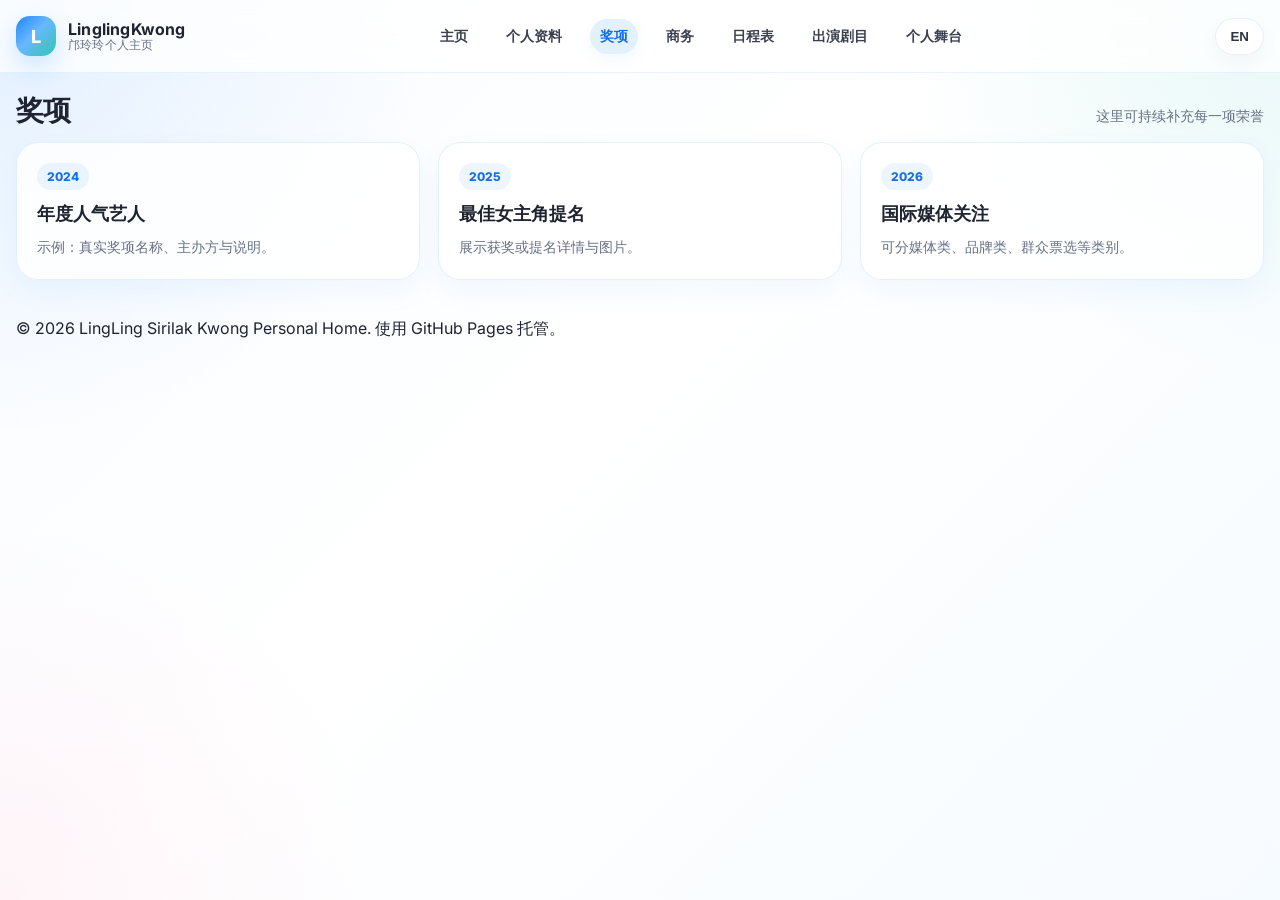
==== awards.html @ ddf81166 "update index profile schedule" ====
<!DOCTYPE html>
<html lang="zh-CN">
<head>
  <meta charset="utf-8">
  <meta name="viewport" content="width=device-width,initial-scale=1">
  <title>Awards — 奖项</title>
  <meta name="description" content="奖项与荣誉" />
  <link href="https://fonts.googleapis.com/css2?family=Inter:wght@400;600;700;800&display=swap" rel="stylesheet">
  <link href="https://cdnjs.cloudflare.com/ajax/libs/font-awesome/6.5.0/css/all.min.css" rel="stylesheet">
  <link rel="stylesheet" href="assets/css/style.css">
  <script defer src="assets/js/site.js"></script>
</head>
<body class="lang-zh">
  <div id="site-header"></div>

  <main>
    <section id="awards" class="section section-anchor">
      <div class="container">
        <div class="section-title">
          <h2><span data-lang="zh">奖项</span><span data-lang="en">Awards</span></h2>
          <p><span data-lang="zh">这里可持续补充每一项荣誉</span><span data-lang="en">Add each honor here over time</span></p>
        </div>

        <div class="award-grid">
          <div class="award-item">
            <div class="award-year">2024</div>
            <h3><span data-lang="zh">年度人气艺人</span><span data-lang="en">Popular Artist of the Year</span></h3>
            <p><span data-lang="zh">示例：真实奖项名称、主办方与说明。</span><span data-lang="en">Example: real award name, organizer and note.</span></p>
          </div>

          <div class="award-item">
            <div class="award-year">2025</div>
            <h3><span data-lang="zh">最佳女主角提名</span><span data-lang="en">Best Actress Nomination</span></h3>
            <p><span data-lang="zh">展示获奖或提名详情与图片。</span><span data-lang="en">Show nomination details and images.</span></p>
          </div>

          <div class="award-item">
            <div class="award-year">2026</div>
            <h3><span data-lang="zh">国际媒体关注</span><span data-lang="en">International Media Recognition</span></h3>
            <p><span data-lang="zh">可分媒体类、品牌类、群众票选等类别。</span><span data-lang="en">Can categorize media, brand, and popularity awards.</span></p>
          </div>
        </div>
      </div>
    </section>
  </main>

  <div id="site-footer"></div>
</body>
</html>
---- assets/css/style.css ----
:root {
  --bg: #f8fbff;
  --bg-2: #f0f7ff;
  --panel: rgba(255, 255, 255, 0.82);
  --panel-strong: #ffffff;
  --border: rgba(30, 136, 255, 0.12);
  --shadow: 0 16px 40px rgba(30, 136, 255, 0.08);
  --text: #1f2430;
  --muted: #667085;
  --muted-2: #8c93a3;
  --primary: #1e88ff;
  --primary-600: #176fe6;
  --primary-700: #115fd0;
  --accent: #31c6b2;
  --accent-2: #ff7ea8;
  --accent-3: #ffd66b;
  --nav: rgba(255,255,255,0.78);
  --nav-border: rgba(30, 136, 255, 0.10);
  --radius: 24px;
  --radius-sm: 16px;
  --max: 1280px;
  --lingling: #ff6f91;
  --lingling-soft: rgba(255, 111, 145, 0.10);
  --lingorm: #2ec4b6;
  --lingorm-soft: rgba(46, 196, 182, 0.10);
}

* { box-sizing: border-box; }
html { scroll-behavior: smooth; }

body {
  margin: 0;
  font-family: Inter, "Noto Sans SC", system-ui, -apple-system, BlinkMacSystemFont, "Segoe UI", sans-serif;
  color: var(--text);
  background:
    radial-gradient(circle at top left, rgba(30, 136, 255, 0.10), transparent 28%),
    radial-gradient(circle at top right, rgba(49, 198, 178, 0.10), transparent 24%),
    radial-gradient(circle at bottom left, rgba(255, 126, 168, 0.08), transparent 24%),
    linear-gradient(135deg, var(--bg) 0%, #ffffff 45%, #f6fbff 100%);
  min-height: 100vh;
  -webkit-font-smoothing: antialiased;
  -moz-osx-font-smoothing: grayscale;
}

a { color: inherit; text-decoration: none; }
img { max-width: 100%; display: block; }

.container {
  width: min(var(--max), calc(100% - 32px));
  margin: 0 auto;
}

/* topbar */
.topbar {
  position: sticky;
  top: 0;
  z-index: 50;
  backdrop-filter: blur(14px);
  background: var(--nav);
  border-bottom: 1px solid var(--nav-border);
}
.topbar-inner {
  display: flex;
  align-items: center;
  justify-content: space-between;
  gap: 16px;
  padding: 16px 0;
}
.brand {
  display: flex;
  align-items: center;
  gap: 12px;
  font-weight: 800;
  letter-spacing: 0.2px;
}
.brand-badge {
  width: 40px;
  height: 40px;
  border-radius: 14px;
  background: linear-gradient(135deg, var(--primary) 0%, #68b7ff 45%, var(--accent) 100%);
  box-shadow: 0 10px 24px rgba(30,136,255,.22);
  display: grid;
  place-items: center;
  color: white;
  font-size: 18px;
}
.brand-text {
  display: flex;
  flex-direction: column;
  line-height: 1.15;
}
.brand-text strong { font-size: 16px; }
.brand-text span { font-size: 12px; color: var(--muted); font-weight: 500; }

.nav {
  display: flex;
  align-items: center;
  gap: 18px;
  flex-wrap: wrap;
  justify-content: flex-end;
}
.nav a {
  font-weight: 600;
  font-size: 14px;
  color: #3a4050;
  padding: 8px 10px;
  border-radius: 999px;
  transition: .25s ease;
  white-space: nowrap;
}
.nav a:hover {
  background: rgba(30, 136, 255, 0.10);
  color: var(--primary-600);
}
.nav a.active {
  background: rgba(30,136,255,0.12);
  color: var(--primary-600);
  box-shadow: 0 6px 16px rgba(30,136,255,0.06);
}

.lang-toggle {
  border: 1px solid var(--border);
  background: rgba(255,255,255,0.90);
  border-radius: 999px;
  padding: 10px 14px;
  font-weight: 700;
  cursor: pointer;
  color: #2f3442;
  box-shadow: 0 8px 20px rgba(0,0,0,.04);
  transition: .25s ease;
}
.lang-toggle:hover { transform: translateY(-1px); }

/* hero */
.hero { padding: 40px 0 28px; }
.hero-grid {
  display: grid;
  grid-template-columns: 340px 1fr;
  gap: 24px;
  align-items: stretch;
}

.hero-card, .panel {
  background: var(--panel);
  border: 1px solid var(--border);
  backdrop-filter: blur(16px);
  border-radius: var(--radius);
  box-shadow: var(--shadow);
}

.profile-card {
  padding: 28px;
  text-align: center;
  overflow: hidden;
  position: relative;
}
.profile-card::before {
  content: "";
  position: absolute;
  inset: auto -40px -60px auto;
  width: 160px;
  height: 160px;
  border-radius: 50%;
  background: radial-gradient(circle, rgba(30,136,255,.16), transparent 68%);
  pointer-events: none;
}

.avatar {
  width: 180px;
  height: 180px;
  margin: 6px auto 18px;
  border-radius: 50%;
  object-fit: cover;
  border: 6px solid rgba(255,255,255,0.94);
  box-shadow: 0 18px 40px rgba(30, 136, 255, 0.16);
  background: #fff;
}

.name {
  font-size: 28px;
  line-height: 1.1;
  font-weight: 900;
  margin: 0 0 10px;
}
.subtitle {
  color: var(--primary-600);
  font-weight: 700;
  margin-bottom: 8px;
}
.tags {
  color: var(--muted);
  font-size: 14px;
  line-height: 1.7;
  margin-bottom: 18px;
}

.socials {
  display: flex;
  gap: 10px;
  justify-content: center;
  flex-wrap: wrap;
  margin-bottom: 18px;
}
.socials a {
  width: 42px;
  height: 42px;
  border-radius: 50%;
  display: grid;
  place-items: center;
  background: rgba(30,136,255,.10);
  color: var(--primary-600);
  transition: .25s ease;
}
.socials a:hover {
  background: var(--primary);
  color: white;
  transform: translateY(-2px);
}

.cta-row {
  display: grid;
  grid-template-columns: 1fr 1fr;
  gap: 12px;
  margin-top: 12px;
}
.btn {
  display: inline-flex;
  align-items: center;
  justify-content: center;
  gap: 10px;
  padding: 12px 16px;
  border-radius: 14px;
  font-weight: 700;
  border: 1px solid transparent;
  transition: .25s ease;
  cursor: pointer;
  white-space: nowrap;
}
.btn-primary {
  background: linear-gradient(135deg, var(--primary) 0%, #73b9ff 100%);
  color: white;
  box-shadow: 0 12px 26px rgba(30,136,255,.18);
}
.btn-primary:hover { transform: translateY(-2px); }
.btn-secondary {
  background: rgba(255,255,255,.86);
  color: #303645;
  border-color: var(--border);
}
.btn-secondary:hover {
  background: white;
  transform: translateY(-2px);
}

.hero-main {
  padding: 28px;
  display: grid;
  grid-template-columns: 1.05fr .95fr;
  gap: 22px;
}

.headline {
  display: flex;
  flex-direction: column;
  gap: 14px;
  justify-content: center;
}
.kicker {
  display: inline-flex;
  align-items: center;
  gap: 8px;
  width: fit-content;
  font-weight: 700;
  color: var(--primary-600);
  background: rgba(30,136,255,.08);
  border: 1px solid rgba(30,136,255,.10);
  padding: 8px 12px;
  border-radius: 999px;
  font-size: 13px;
}
.hero-title {
  font-size: clamp(32px, 4.4vw, 56px);
  line-height: 1.02;
  margin: 0;
  font-weight: 900;
  letter-spacing: -0.03em;
}
.hero-copy {
  color: var(--muted);
  font-size: 16px;
  line-height: 1.9;
  max-width: 58ch;
  margin: 0;
}

.hero-stats {
  display: grid;
  grid-template-columns: repeat(2, 1fr);
  gap: 14px;
  margin-top: 8px;
}
.stat {
  background: rgba(255,255,255,0.82);
  border: 1px solid var(--border);
  border-radius: 18px;
  padding: 16px;
}
.stat b {
  display: block;
  font-size: 22px;
  margin-bottom: 4px;
  color: var(--primary-600);
}
.stat span {
  color: var(--muted);
  font-size: 13px;
  line-height: 1.5;
}

.hero-highlight {
  background: linear-gradient(180deg, rgba(30,136,255,0.08), transparent 36%), rgba(255,255,255,0.72);
  border: 1px solid var(--border);
  border-radius: 24px;
  padding: 22px;
  display: flex;
  flex-direction: column;
  gap: 16px;
  justify-content: space-between;
}
.mini-card {
  background: white;
  border: 1px solid var(--border);
  border-radius: 20px;
  padding: 18px;
}
.mini-card h3 { margin: 0 0 10px; font-size: 17px; }
.mini-card p {
  margin: 0;
  color: var(--muted);
  line-height: 1.8;
  font-size: 14px;
}

/* sections */
.section { padding: 22px 0; }
.section-title {
  display: flex;
  align-items: flex-end;
  justify-content: space-between;
  gap: 16px;
  margin: 0 0 16px;
}
.section-title h2 {
  margin: 0;
  font-size: 28px;
  line-height: 1.1;
  font-weight: 900;
  letter-spacing: -0.02em;
}
.section-title p {
  margin: 0;
  color: var(--muted);
  font-size: 14px;
}

.profile-grid { display: grid; grid-template-columns: 1fr 1fr; gap: 20px; }
.info-card { padding: 24px; }
.info-list {
  display: grid;
  grid-template-columns: 150px 1fr;
  gap: 14px 18px;
  align-items: start;
}
.label {
  color: var(--primary-600);
  font-weight: 800;
  font-size: 14px;
}
.value {
  color: var(--text);
  font-weight: 500;
  line-height: 1.7;
  font-size: 14px;
}

.bio {
  color: var(--text);
  line-height: 1.95;
  font-size: 15px;
}
.bio p { margin: 0 0 14px; }
.source {
  color: var(--muted);
  font-size: 13px;
}

.card-grid {
  display: grid;
  grid-template-columns: repeat(4, 1fr);
  gap: 18px;
}
.card {
  padding: 18px;
  overflow: hidden;
  position: relative;
}
.card:hover .card-img img { transform: scale(1.03); }
.card-img {
  border-radius: 18px;
  overflow: hidden;
  aspect-ratio: 4 / 5;
  background: linear-gradient(135deg, rgba(30,136,255,.12), rgba(49,198,178,.12));
  border: 1px solid var(--border);
}
.card-img img {
  width: 100%;
  height: 100%;
  object-fit: cover;
  transition: .35s ease;
}
.card-body { padding-top: 14px; }
.card-title {
  margin: 0 0 6px;
  font-weight: 800;
  font-size: 16px;
  line-height: 1.35;
}
.card-meta {
  color: var(--muted);
  font-size: 13px;
  line-height: 1.65;
}

.award-grid, .schedule-grid, .stage-grid, .business-grid {
  display: grid;
  grid-template-columns: repeat(3, 1fr);
  gap: 18px;
}

.award-item, .schedule-item, .stage-item, .business-item {
  padding: 20px;
  border-radius: 22px;
  background: rgba(255,255,255,.82);
  border: 1px solid var(--border);
  box-shadow: 0 12px 28px rgba(30, 136, 255, 0.06);
}

.award-year, .schedule-date, .stage-type, .business-type {
  display: inline-flex;
  align-items: center;
  gap: 8px;
  padding: 6px 10px;
  border-radius: 999px;
  background: rgba(30,136,255,.08);
  color: var(--primary-600);
  font-size: 12px;
  font-weight: 800;
  margin-bottom: 12px;
}

.award-item h3, .schedule-item h3, .stage-item h3, .business-item h3 {
  margin: 0 0 8px;
  font-size: 18px;
  line-height: 1.35;
}
.award-item p, .schedule-item p, .stage-item p, .business-item p {
  margin: 0;
  color: var(--muted);
  line-height: 1.8;
  font-size: 14px;
}

.timeline {
  display: grid;
  gap: 14px;
}
.timeline-row {
  display: grid;
  grid-template-columns: 120px 1fr;
  gap: 14px;
  align-items: start;
  background: rgba(255,255,255,.76);
  border: 1px solid var(--border);
  border-radius: 18px;
  padding: 16px 18px;
}
.timeline-row .date {
  font-weight: 800;
  color: var(--primary-600);
  font-size: 14px;
}
.timeline-row .content {
  color: var(--text);
  line-height: 1.8;
  font-size: 14px;
}
.timeline-row .content span { color: var(--muted); }

.footer {
  padding: 30px 0 44px;
  color: var(--muted);
  font-size: 13px;
  text-align: center;
}

.section-anchor { scroll-margin-top: 92px; }

.lang-en [data-lang="zh"] { display: none !important; }
.lang-zh [data-lang="en"] { display: none !important; }

/* ===== Schedule page ===== */

.schedule-toolbar {
  display: flex;
  align-items: center;
  justify-content: space-between;
  gap: 16px;
  margin: 18px 0 22px;
  flex-wrap: wrap;
}

.schedule-toolbar-left {
  display: flex;
  align-items: center;
  gap: 12px;
  flex-wrap: wrap;
}

.schedule-toolbar label {
  font-weight: 700;
  color: var(--text);
}

.month-select {
  min-width: 180px;
  padding: 10px 14px;
  border-radius: 12px;
  border: 1px solid rgba(30,136,255,0.12);
  background: #fff;
  color: var(--text);
  font-weight: 600;
  outline: none;
  box-shadow: 0 6px 16px rgba(15,30,60,0.04);
}

.schedule-legend {
  display: flex;
  gap: 10px;
  flex-wrap: wrap;
}

.schedule-container {
  margin-top: 10px;
}

.schedule-month-title {
  font-size: 22px;
  font-weight: 800;
  color: var(--text);
  margin: 12px 0 18px;
}

.schedule-timeline {
  position: relative;
  padding-left: 24px;
}

.schedule-timeline::before {
  content: "";
  position: absolute;
  left: 8px;
  top: 0;
  bottom: 0;
  width: 2px;
  background: linear-gradient(180deg, rgba(30,136,255,.18), rgba(30,136,255,.06));
}

.schedule-item {
  position: relative;
  display: flex;
  gap: 12px;
  margin-bottom: 14px;
}

.schedule-dot {
  position: absolute;
  left: 0;
  top: 14px;
  width: 14px;
  height: 14px;
  border-radius: 50%;
  border: 3px solid #fff;
  background: var(--primary);
  box-shadow: 0 0 0 4px rgba(30,136,255,.10);
}

.schedule-content {
  width: 100%;
  background: var(--panel-strong);
  border: 1px solid rgba(30,136,255,0.08);
  border-radius: 14px;
  padding: 12px 14px;
  box-shadow: var(--shadow);
  margin-left: 14px;
  position: relative;
  overflow: hidden;
}

/* 更小一点 */
.schedule-item--lingling .schedule-content {
  border-left: 4px solid var(--lingling);
  background: linear-gradient(180deg, rgba(255,111,145,0.06), #fff 40%);
}

.schedule-item--lingorm .schedule-content {
  border-left: 4px solid var(--lingorm);
  background: linear-gradient(180deg, rgba(46,196,182,0.06), #fff 40%);
}

.schedule-item--lingling .schedule-dot {
  background: var(--lingling);
  box-shadow: 0 0 0 4px rgba(255,111,145,.10);
}

.schedule-item--lingorm .schedule-dot {
  background: var(--lingorm);
  box-shadow: 0 0 0 4px rgba(46,196,182,.10);
}

.schedule-meta {
  display: flex;
  align-items: center;
  gap: 8px;
  flex-wrap: wrap;
  color: var(--muted);
  font-size: 12px;
  margin-bottom: 6px;
}

.schedule-date {
  color: #8a97a6;
  font-weight: 600;
  letter-spacing: .2px;
}

.schedule-title {
  font-size: 16px;
  font-weight: 800;
  color: var(--text);
  line-height: 1.35;
  margin-bottom: 4px;
}

.schedule-subtitle {
  color: var(--muted);
  font-size: 13px;
  line-height: 1.4;
  margin-bottom: 8px;
}

.schedule-tag-row {
  display: flex;
  justify-content: flex-start;
}

.tag {
  display: inline-flex;
  align-items: center;
  gap: 6px;
  padding: 5px 10px;
  border-radius: 999px;
  font-weight: 800;
  font-size: 11px;
  line-height: 1;
  border: 1px solid transparent;
}

.tag-lingling {
  background: var(--lingling-soft);
  color: #c73f68;
  border-color: rgba(255,111,145,.18);
}

.tag-lingorm {
  background: var(--lingorm-soft);
  color: #148e84;
  border-color: rgba(46,196,182,.18);
}

.new-badge {
  display: inline-flex;
  align-items: center;
  padding: 2px 7px;
  border-radius: 999px;
  background: #ff4d6d;
  color: #fff;
  font-size: 10px;
  font-weight: 700;
}

.schedule-empty {
  padding: 24px 16px;
  text-align: center;
  background: var(--panel-strong);
  border-radius: 14px;
  box-shadow: var(--shadow);
  color: var(--muted);
  font-weight: 600;
}

.schedule-note {
  margin-top: 14px;
  color: var(--muted);
  font-size: 13px;
}

/* responsive */
@media (max-width: 1100px) {
  .hero-grid, .profile-grid { grid-template-columns: 1fr; }
  .card-grid, .award-grid, .schedule-grid, .stage-grid, .business-grid { grid-template-columns: repeat(2, 1fr); }
  .hero-main { grid-template-columns: 1fr; }
}

@media (max-width: 760px) {
  .topbar-inner { flex-direction: column; align-items: stretch; }
  .nav { justify-content: flex-start; overflow-x: auto; padding-bottom: 6px; }
  .hero, .section { padding-top: 18px; }
  .profile-card, .hero-main, .info-card { padding: 20px; }
  .name { font-size: 24px; }
  .hero-title { font-size: 30px; }
  .hero-stats { grid-template-columns: 1fr; }
  .card-grid, .award-grid, .schedule-grid, .stage-grid, .business-grid { grid-template-columns: 1fr; }
  .info-list { grid-template-columns: 1fr; gap: 8px 0; }
  .timeline-row { grid-template-columns: 1fr; }
  .cta-row { grid-template-columns: 1fr; }
  .section-title { flex-direction: column; align-items: flex-start; }
  .schedule-content {
    padding: 11px 12px;
    margin-left: 10px;
  }
  .schedule-title {
    font-size: 15px;
  }
  .schedule-month-title {
    font-size: 20px;
  }
  .schedule-timeline {
    padding-left: 20px;
  }
  .schedule-dot {
    top: 12px;
    width: 12px;
    height: 12px;
    left: -1px;
  }
  .schedule-timeline::before {
    left: 5px;
  }
}

a, button { transition: all .18s ease; }

/* ===== schedule day groups ===== */

.schedule-day-list {
  display: flex;
  flex-direction: column;
  gap: 18px;
}

.schedule-day-group {
  display: grid;
  grid-template-columns: 96px 1fr;
  gap: 14px;
  align-items: start;
}

.schedule-day-left {
  position: sticky;
  top: 96px;
  align-self: start;
  padding-top: 6px;
}

.schedule-day-number {
  font-size: 42px;
  font-weight: 900;
  line-height: 1;
  color: var(--primary-600);
  letter-spacing: -0.06em;
}

.schedule-day-date {
  margin-top: 6px;
  font-size: 12px;
  color: var(--muted);
  font-weight: 700;
  letter-spacing: .3px;
}

.schedule-day-events {
  display: grid;
  gap: 12px;
}

.schedule-day-events.is-multi {
  grid-template-columns: repeat(2, minmax(0, 1fr));
}

.schedule-day-events.is-single {
  grid-template-columns: 1fr;
}

.schedule-event-card {
  border-radius: 16px;
  padding: 12px 14px;
  background: var(--panel-strong);
  border: 1px solid rgba(30,136,255,0.08);
  box-shadow: var(--shadow);
  overflow: hidden;
}

.schedule-event-card--lingling {
  border-left: 4px solid var(--lingling);
  background: linear-gradient(180deg, rgba(255,111,145,0.06), #fff 42%);
}

.schedule-event-card--lingorm {
  border-left: 4px solid var(--lingorm);
  background: linear-gradient(180deg, rgba(46,196,182,0.06), #fff 42%);
}

.schedule-event-meta {
  display: flex;
  align-items: center;
  gap: 8px;
  flex-wrap: wrap;
  margin-bottom: 6px;
  color: var(--muted);
  font-size: 12px;
  font-weight: 700;
}

.schedule-event-time {
  color: #8a97a6;
}

.schedule-event-title {
  font-size: 16px;
  font-weight: 800;
  color: var(--text);
  line-height: 1.35;
  margin-bottom: 4px;
}

.schedule-event-subtitle {
  color: var(--muted);
  font-size: 13px;
  line-height: 1.4;
  margin-bottom: 8px;
}

.schedule-tag-row {
  display: flex;
  justify-content: flex-start;
}

/* mobile: two cards stack */
@media (max-width: 760px) {
  .schedule-day-group {
    grid-template-columns: 1fr;
    gap: 10px;
  }

  .schedule-day-left {
    position: static;
    padding-top: 0;
    display: flex;
    align-items: baseline;
    gap: 10px;
  }

  .schedule-day-number {
    font-size: 32px;
  }

  .schedule-day-events.is-multi {
    grid-template-columns: 1fr;
  }
}
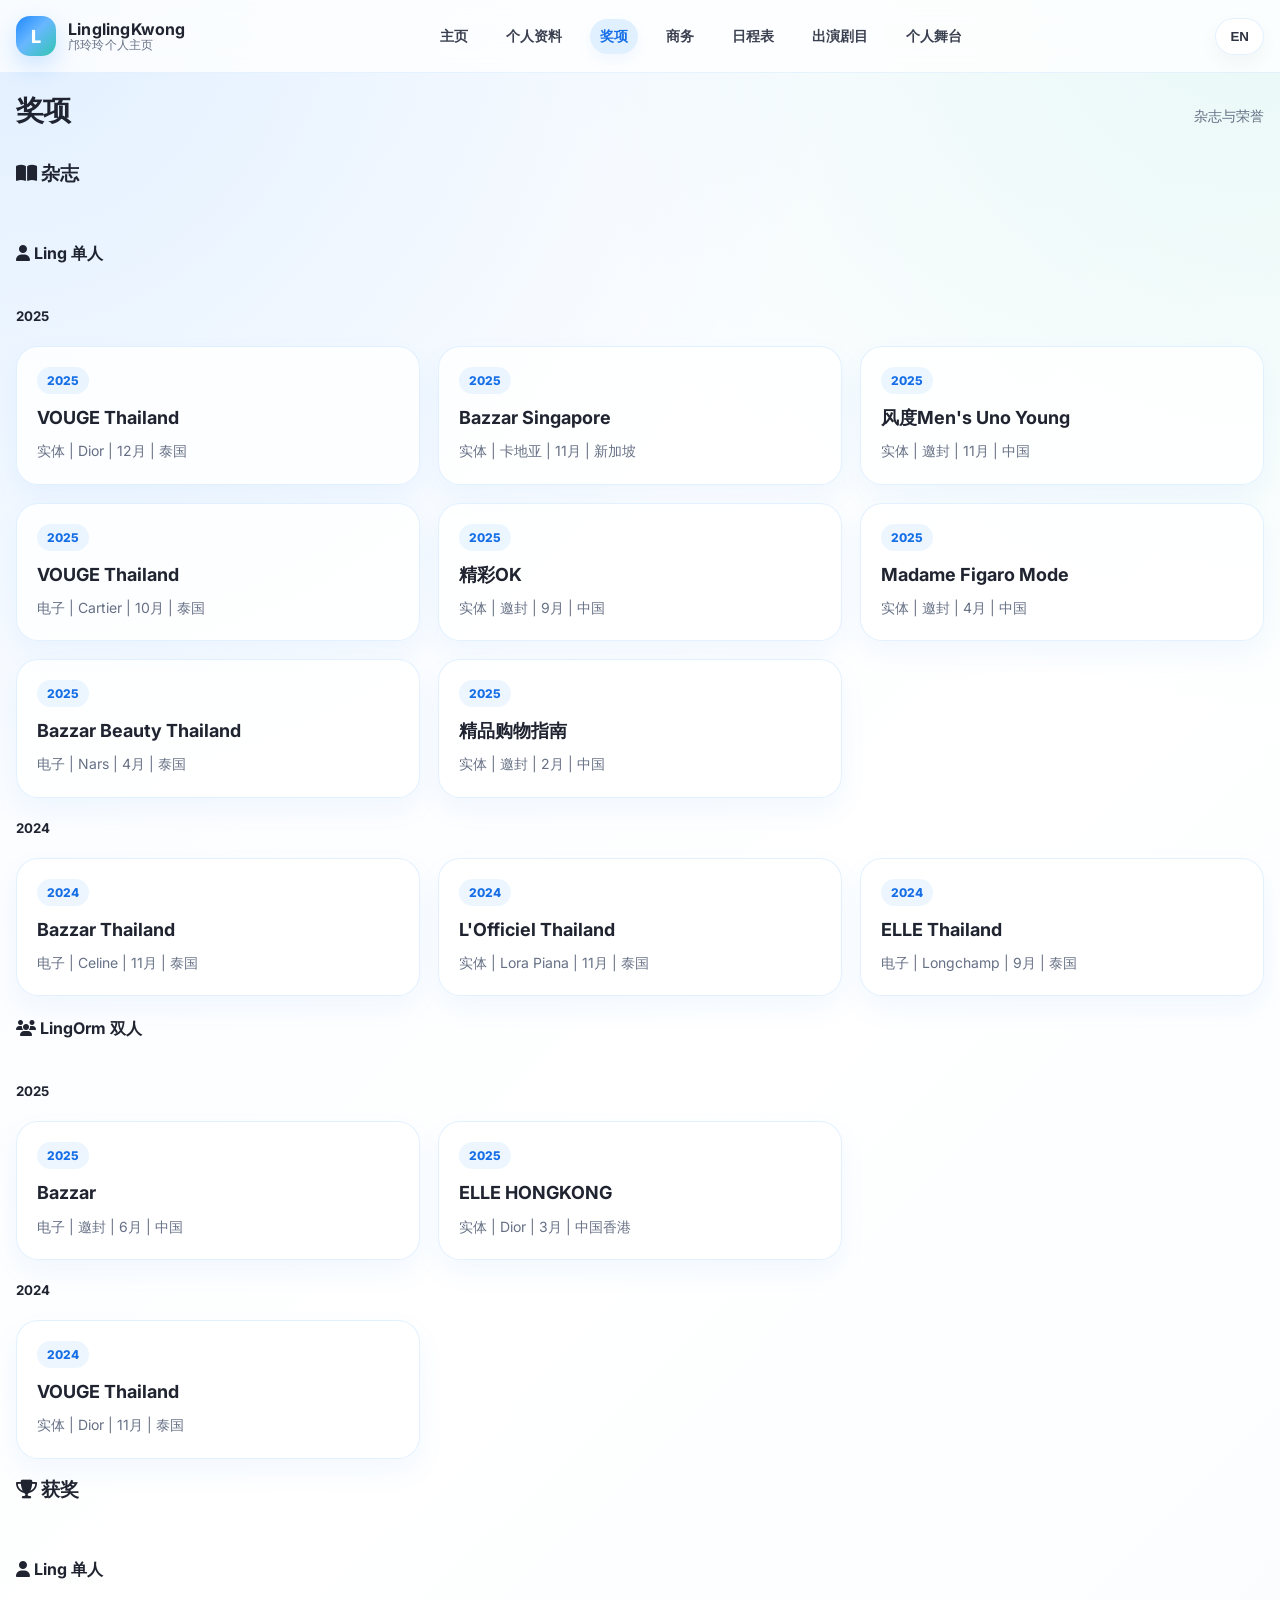
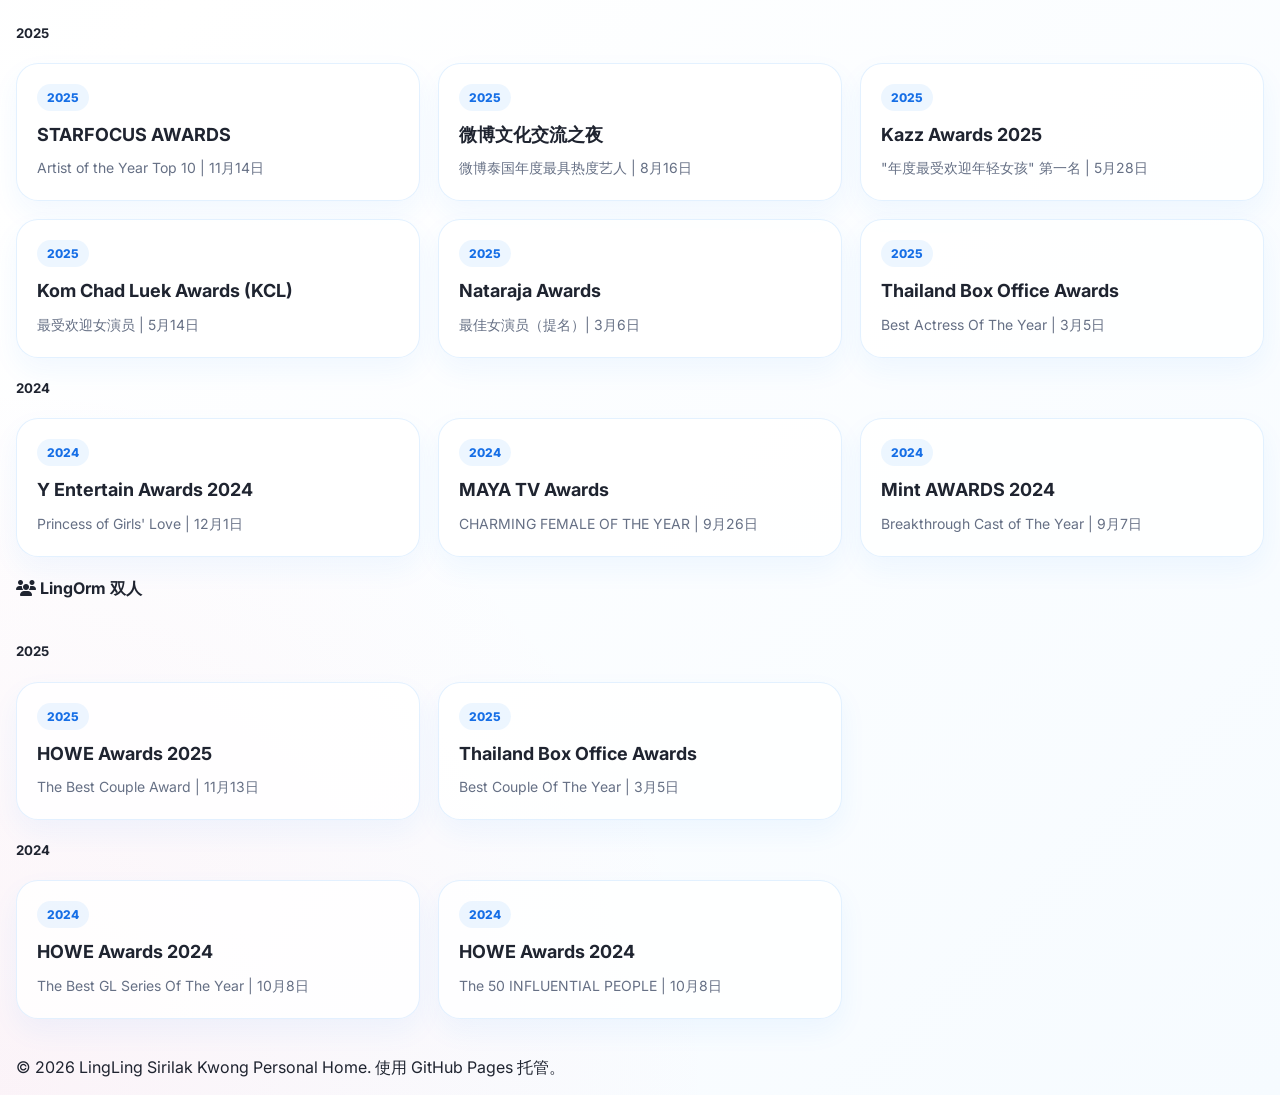
==== commit 56137407: "update work and awards" ====
--- a/awards.html
+++ b/awards.html
@@ -18,26 +18,232 @@
       <div class="container">
         <div class="section-title">
           <h2><span data-lang="zh">奖项</span><span data-lang="en">Awards</span></h2>
-          <p><span data-lang="zh">这里可持续补充每一项荣誉</span><span data-lang="en">Add each honor here over time</span></p>
-        </div>
-
-        <div class="award-grid">
-          <div class="award-item">
-            <div class="award-year">2024</div>
-            <h3><span data-lang="zh">年度人气艺人</span><span data-lang="en">Popular Artist of the Year</span></h3>
-            <p><span data-lang="zh">示例：真实奖项名称、主办方与说明。</span><span data-lang="en">Example: real award name, organizer and note.</span></p>
-          </div>
-
-          <div class="award-item">
-            <div class="award-year">2025</div>
-            <h3><span data-lang="zh">最佳女主角提名</span><span data-lang="en">Best Actress Nomination</span></h3>
-            <p><span data-lang="zh">展示获奖或提名详情与图片。</span><span data-lang="en">Show nomination details and images.</span></p>
-          </div>
-
-          <div class="award-item">
-            <div class="award-year">2026</div>
-            <h3><span data-lang="zh">国际媒体关注</span><span data-lang="en">International Media Recognition</span></h3>
-            <p><span data-lang="zh">可分媒体类、品牌类、群众票选等类别。</span><span data-lang="en">Can categorize media, brand, and popularity awards.</span></p>
+          <p><span data-lang="zh">杂志与荣誉</span><span data-lang="en">Magazines & Honors</span></p>
+        </div>
+
+        <div class="section-title">
+          <h3><i class="fa-solid fa-book-open"></i> <span data-lang="zh">杂志</span><span data-lang="en">Magazines</span></h3>
+        </div>
+
+        <div class="section-title">
+          <h4><i class="fa-solid fa-user"></i> <span data-lang="zh">Ling 单人</span><span data-lang="en">Ling Solo</span></h4>
+        </div>
+
+        <div class="year-section">
+          <h5 class="year-label">2025</h5>
+          <div class="award-grid">
+            <div class="award-item">
+              <div class="award-year">2025</div>
+              <h3>VOUGE Thailand</h3>
+              <p><span data-lang="zh">实体 | Dior | 12月 | 泰国</span><span data-lang="en">Print | Dior | Dec | Thailand</span></p>
+            </div>
+
+            <div class="award-item">
+              <div class="award-year">2025</div>
+              <h3>Bazzar Singapore</h3>
+              <p><span data-lang="zh">实体 | 卡地亚 | 11月 | 新加坡</span><span data-lang="en">Print | Cartier | Nov | Singapore</span></p>
+            </div>
+
+            <div class="award-item">
+              <div class="award-year">2025</div>
+              <h3>风度Men's Uno Young</h3>
+              <p><span data-lang="zh">实体 | 邀封 | 11月 | 中国</span><span data-lang="en">Print | Invited Cover | Nov | China</span></p>
+            </div>
+
+            <div class="award-item">
+              <div class="award-year">2025</div>
+              <h3>VOUGE Thailand</h3>
+              <p><span data-lang="zh">电子 | Cartier | 10月 | 泰国</span><span data-lang="en">Digital | Cartier | Oct | Thailand</span></p>
+            </div>
+
+            <div class="award-item">
+              <div class="award-year">2025</div>
+              <h3>精彩OK</h3>
+              <p><span data-lang="zh">实体 | 邀封 | 9月 | 中国</span><span data-lang="en">Print | Invited Cover | Sep | China</span></p>
+            </div>
+
+            <div class="award-item">
+              <div class="award-year">2025</div>
+              <h3>Madame Figaro Mode</h3>
+              <p><span data-lang="zh">实体 | 邀封 | 4月 | 中国</span><span data-lang="en">Print | Invited Cover | Apr | China</span></p>
+            </div>
+
+            <div class="award-item">
+              <div class="award-year">2025</div>
+              <h3>Bazzar Beauty Thailand</h3>
+              <p><span data-lang="zh">电子 | Nars | 4月 | 泰国</span><span data-lang="en">Digital | Nars | Apr | Thailand</span></p>
+            </div>
+
+            <div class="award-item">
+              <div class="award-year">2025</div>
+              <h3>精品购物指南</h3>
+              <p><span data-lang="zh">实体 | 邀封 | 2月 | 中国</span><span data-lang="en">Print | Invited Cover | Feb | China</span></p>
+            </div>
+          </div>
+        </div>
+
+        <div class="year-section">
+          <h5 class="year-label">2024</h5>
+          <div class="award-grid">
+            <div class="award-item">
+              <div class="award-year">2024</div>
+              <h3>Bazzar Thailand</h3>
+              <p><span data-lang="zh">电子 | Celine | 11月 | 泰国</span><span data-lang="en">Digital | Celine | Nov | Thailand</span></p>
+            </div>
+
+            <div class="award-item">
+              <div class="award-year">2024</div>
+              <h3>L'Officiel Thailand</h3>
+              <p><span data-lang="zh">实体 | Lora Piana | 11月 | 泰国</span><span data-lang="en">Print | Lora Piana | Nov | Thailand</span></p>
+            </div>
+
+            <div class="award-item">
+              <div class="award-year">2024</div>
+              <h3>ELLE Thailand</h3>
+              <p><span data-lang="zh">电子 | Longchamp | 9月 | 泰国</span><span data-lang="en">Digital | Longchamp | Sep | Thailand</span></p>
+            </div>
+          </div>
+        </div>
+
+        <div class="section-title">
+          <h4><i class="fa-solid fa-users"></i> <span data-lang="zh">LingOrm 双人</span><span data-lang="en">LingOrm Duo</span></h4>
+        </div>
+
+        <div class="year-section">
+          <h5 class="year-label">2025</h5>
+          <div class="award-grid">
+            <div class="award-item">
+              <div class="award-year">2025</div>
+              <h3>Bazzar</h3>
+              <p><span data-lang="zh">电子 | 邀封 | 6月 | 中国</span><span data-lang="en">Digital | Invited Cover | Jun | China</span></p>
+            </div>
+
+            <div class="award-item">
+              <div class="award-year">2025</div>
+              <h3>ELLE HONGKONG</h3>
+              <p><span data-lang="zh">实体 | Dior | 3月 | 中国香港</span><span data-lang="en">Print | Dior | Mar | Hong Kong</span></p>
+            </div>
+          </div>
+        </div>
+
+        <div class="year-section">
+          <h5 class="year-label">2024</h5>
+          <div class="award-grid">
+            <div class="award-item">
+              <div class="award-year">2024</div>
+              <h3>VOUGE Thailand</h3>
+              <p><span data-lang="zh">实体 | Dior | 11月 | 泰国</span><span data-lang="en">Print | Dior | Nov | Thailand</span></p>
+            </div>
+          </div>
+        </div>
+
+        <div class="section-title">
+          <h3><i class="fa-solid fa-trophy"></i> <span data-lang="zh">获奖</span><span data-lang="en">Awards</span></h3>
+        </div>
+
+        <div class="section-title">
+          <h4><i class="fa-solid fa-user"></i> <span data-lang="zh">Ling 单人</span><span data-lang="en">Ling Solo</span></h4>
+        </div>
+
+        <div class="year-section">
+          <h5 class="year-label">2025</h5>
+          <div class="award-grid">
+            <div class="award-item">
+              <div class="award-year">2025</div>
+              <h3>STARFOCUS AWARDS</h3>
+              <p><span data-lang="zh">Artist of the Year Top 10 | 11月14日</span><span data-lang="en">Artist of the Year Top 10 | Nov 14</span></p>
+            </div>
+
+            <div class="award-item">
+              <div class="award-year">2025</div>
+              <h3>微博文化交流之夜</h3>
+              <p><span data-lang="zh">微博泰国年度最具热度艺人 | 8月16日</span><span data-lang="en">Weibo Thailand's Most Popular Artist of the Year | Aug 16</span></p>
+            </div>
+
+            <div class="award-item">
+              <div class="award-year">2025</div>
+              <h3>Kazz Awards 2025</h3>
+              <p><span data-lang="zh">"年度最受欢迎年轻女孩" 第一名 | 5月28日</span><span data-lang="en">"Most Popular Young Girl of the Year" 1st Place | May 28</span></p>
+            </div>
+
+            <div class="award-item">
+              <div class="award-year">2025</div>
+              <h3>Kom Chad Luek Awards (KCL)</h3>
+              <p><span data-lang="zh">最受欢迎女演员 | 5月14日</span><span data-lang="en">Most Popular Actress | May 14</span></p>
+            </div>
+
+            <div class="award-item">
+              <div class="award-year">2025</div>
+              <h3>Nataraja Awards</h3>
+              <p><span data-lang="zh">最佳女演员（提名）| 3月6日</span><span data-lang="en">Best Actress (Nomination) | Mar 6</span></p>
+            </div>
+
+            <div class="award-item">
+              <div class="award-year">2025</div>
+              <h3>Thailand Box Office Awards</h3>
+              <p><span data-lang="zh">Best Actress Of The Year | 3月5日</span><span data-lang="en">Best Actress Of The Year | Mar 5</span></p>
+            </div>
+          </div>
+        </div>
+
+        <div class="year-section">
+          <h5 class="year-label">2024</h5>
+          <div class="award-grid">
+            <div class="award-item">
+              <div class="award-year">2024</div>
+              <h3>Y Entertain Awards 2024</h3>
+              <p><span data-lang="zh">Princess of Girls' Love | 12月1日</span><span data-lang="en">Princess of Girls' Love | Dec 1</span></p>
+            </div>
+
+            <div class="award-item">
+              <div class="award-year">2024</div>
+              <h3>MAYA TV Awards</h3>
+              <p><span data-lang="zh">CHARMING FEMALE OF THE YEAR | 9月26日</span><span data-lang="en">CHARMING FEMALE OF THE YEAR | Sep 26</span></p>
+            </div>
+
+            <div class="award-item">
+              <div class="award-year">2024</div>
+              <h3>Mint AWARDS 2024</h3>
+              <p><span data-lang="zh">Breakthrough Cast of The Year | 9月7日</span><span data-lang="en">Breakthrough Cast of The Year | Sep 7</span></p>
+            </div>
+          </div>
+        </div>
+
+        <div class="section-title">
+          <h4><i class="fa-solid fa-users"></i> <span data-lang="zh">LingOrm 双人</span><span data-lang="en">LingOrm Duo</span></h4>
+        </div>
+
+        <div class="year-section">
+          <h5 class="year-label">2025</h5>
+          <div class="award-grid">
+            <div class="award-item">
+              <div class="award-year">2025</div>
+              <h3>HOWE Awards 2025</h3>
+              <p><span data-lang="zh">The Best Couple Award | 11月13日</span><span data-lang="en">The Best Couple Award | Nov 13</span></p>
+            </div>
+
+            <div class="award-item">
+              <div class="award-year">2025</div>
+              <h3>Thailand Box Office Awards</h3>
+              <p><span data-lang="zh">Best Couple Of The Year | 3月5日</span><span data-lang="en">Best Couple Of The Year | Mar 5</span></p>
+            </div>
+          </div>
+        </div>
+
+        <div class="year-section">
+          <h5 class="year-label">2024</h5>
+          <div class="award-grid">
+            <div class="award-item">
+              <div class="award-year">2024</div>
+              <h3>HOWE Awards 2024</h3>
+              <p><span data-lang="zh">The Best GL Series Of The Year | 10月8日</span><span data-lang="en">The Best GL Series Of The Year | Oct 8</span></p>
+            </div>
+
+            <div class="award-item">
+              <div class="award-year">2024</div>
+              <h3>HOWE Awards 2024</h3>
+              <p><span data-lang="zh">The 50 INFLUENTIAL PEOPLE | 10月8日</span><span data-lang="en">The 50 INFLUENTIAL PEOPLE | Oct 8</span></p>
+            </div>
           </div>
         </div>
       </div>
@@ -46,4 +252,4 @@
 
   <div id="site-footer"></div>
 </body>
-</html>+</html>
--- a/assets/css/style.css
+++ b/assets/css/style.css
@@ -889,3 +889,111 @@
   }
 }
 
+/* ---- schedule card 小尺寸与颜色区分 ---- */
+.schedule-event-card {
+  display: block;
+  padding: 10px 12px;
+  margin: 6px 0;
+  border-radius: 8px;
+  box-shadow: 0 1px 2px rgba(0,0,0,0.04);
+  background: #ffffff;
+  cursor: pointer;
+  transition: transform .12s ease, box-shadow .12s ease;
+  font-size: 14px;
+  line-height: 1.25;
+}
+.schedule-event-card:focus,
+.schedule-event-card:hover {
+  transform: translateY(-3px);
+  box-shadow: 0 6px 18px rgba(20,20,40,0.06);
+}
+
+/* 区分种类颜色：邝玲玲单人（主红色），LINGORM 双人（青色） */
+.schedule-event-card--lingling {
+  border-left: 4px solid var(--lingling);
+  background: linear-gradient(180deg, rgba(255,111,145,0.06), #fff 42%);
+}
+.schedule-event-card--lingorm {
+  border-left: 4px solid #0fb5a0; /* 青绿 */
+  background: linear-gradient(180deg, rgba(15,181,160,0.03), #fff);
+}
+
+.schedule-event-meta { display:flex; align-items:center; gap:8px; margin-bottom:6px; }
+.schedule-event-time { font-weight:700; color:#0b3b66; min-width:72px; }
+.new-badge { background:#ff5a5f; color:#fff; padding:2px 6px; border-radius:12px; font-size:12px; margin-left:6px; }
+
+/* 标题/副标题 */
+.schedule-event-title { font-weight:600; color:#07203b; margin-bottom:4px; }
+.schedule-event-subtitle { color:#445b78; font-size:13px; }
+
+/* 日数字体更大、更显眼 */
+.schedule-day-left .schedule-day-number {
+  font-size:34px;
+  font-weight:700;
+  color:#2b7be9;
+}
+.schedule-day-left .schedule-day-date { color:#6b7c93; font-size:12px; }
+
+/* is-multi 两个活动并排显示 */
+.schedule-day-events.is-multi {
+  display:flex;
+  gap:12px;
+  flex-wrap:wrap;
+}
+.schedule-day-events.is-multi .schedule-event-card { flex:1 1 calc(50% - 6px); min-width:200px; }
+
+/* 侧边栏样式 */
+.event-sidebar {
+  position: fixed;
+  right: -420px;
+  top: 0;
+  width: 380px;
+  max-width: 92%;
+  height: 100vh;
+  background: #fff;
+  box-shadow: -12px 0 40px rgba(12,24,48,0.12);
+  transition: right .28s ease;
+  z-index: 1200;
+  overflow-y: auto;
+  padding: 20px;
+}
+.event-sidebar.hidden { right: -420px; }
+.event-sidebar:not(.hidden) { right: 0; }
+.sidebar-close {
+  position:absolute;
+  left:10px;
+  top:8px;
+  background:transparent;
+  border:0;
+  font-size:24px;
+  color:#334155;
+  cursor:pointer;
+}
+.sidebar-inner h3 { margin-top: 8px; color:#06213a; font-size:18px; }
+.sidebar-inner .muted { color:#6b7c93; font-size:13px; margin-bottom:10px; }
+.sidebar-meta { font-size:13px; color:#2b3b51; margin-bottom:8px; }
+
+#materials-list { list-style:none; padding:0; margin:0; }
+#materials-list li { margin:8px 0; }
+#materials-list a {
+  display:inline-block;
+  padding:8px 10px;
+  background:#f0f7ff;
+  color:#0b66d1;
+  border-radius:6px;
+  text-decoration:none;
+  font-weight:600;
+  transition: background .12s;
+}
+#materials-list a:hover { background:#e6f0ff; }
+
+/* body 状态：打开侧边栏时避免页面水平滚动 */
+body.has-sidebar-open { overflow: hidden; }
+
+/* 响应式 */
+@media (max-width:800px) {
+  .schedule-day-events.is-multi .schedule-event-card { flex: 1 1 100%; }
+  .event-sidebar { width: 100%; right: -100%; }
+  .event-sidebar:not(.hidden) { right: 0; }
+}
+
